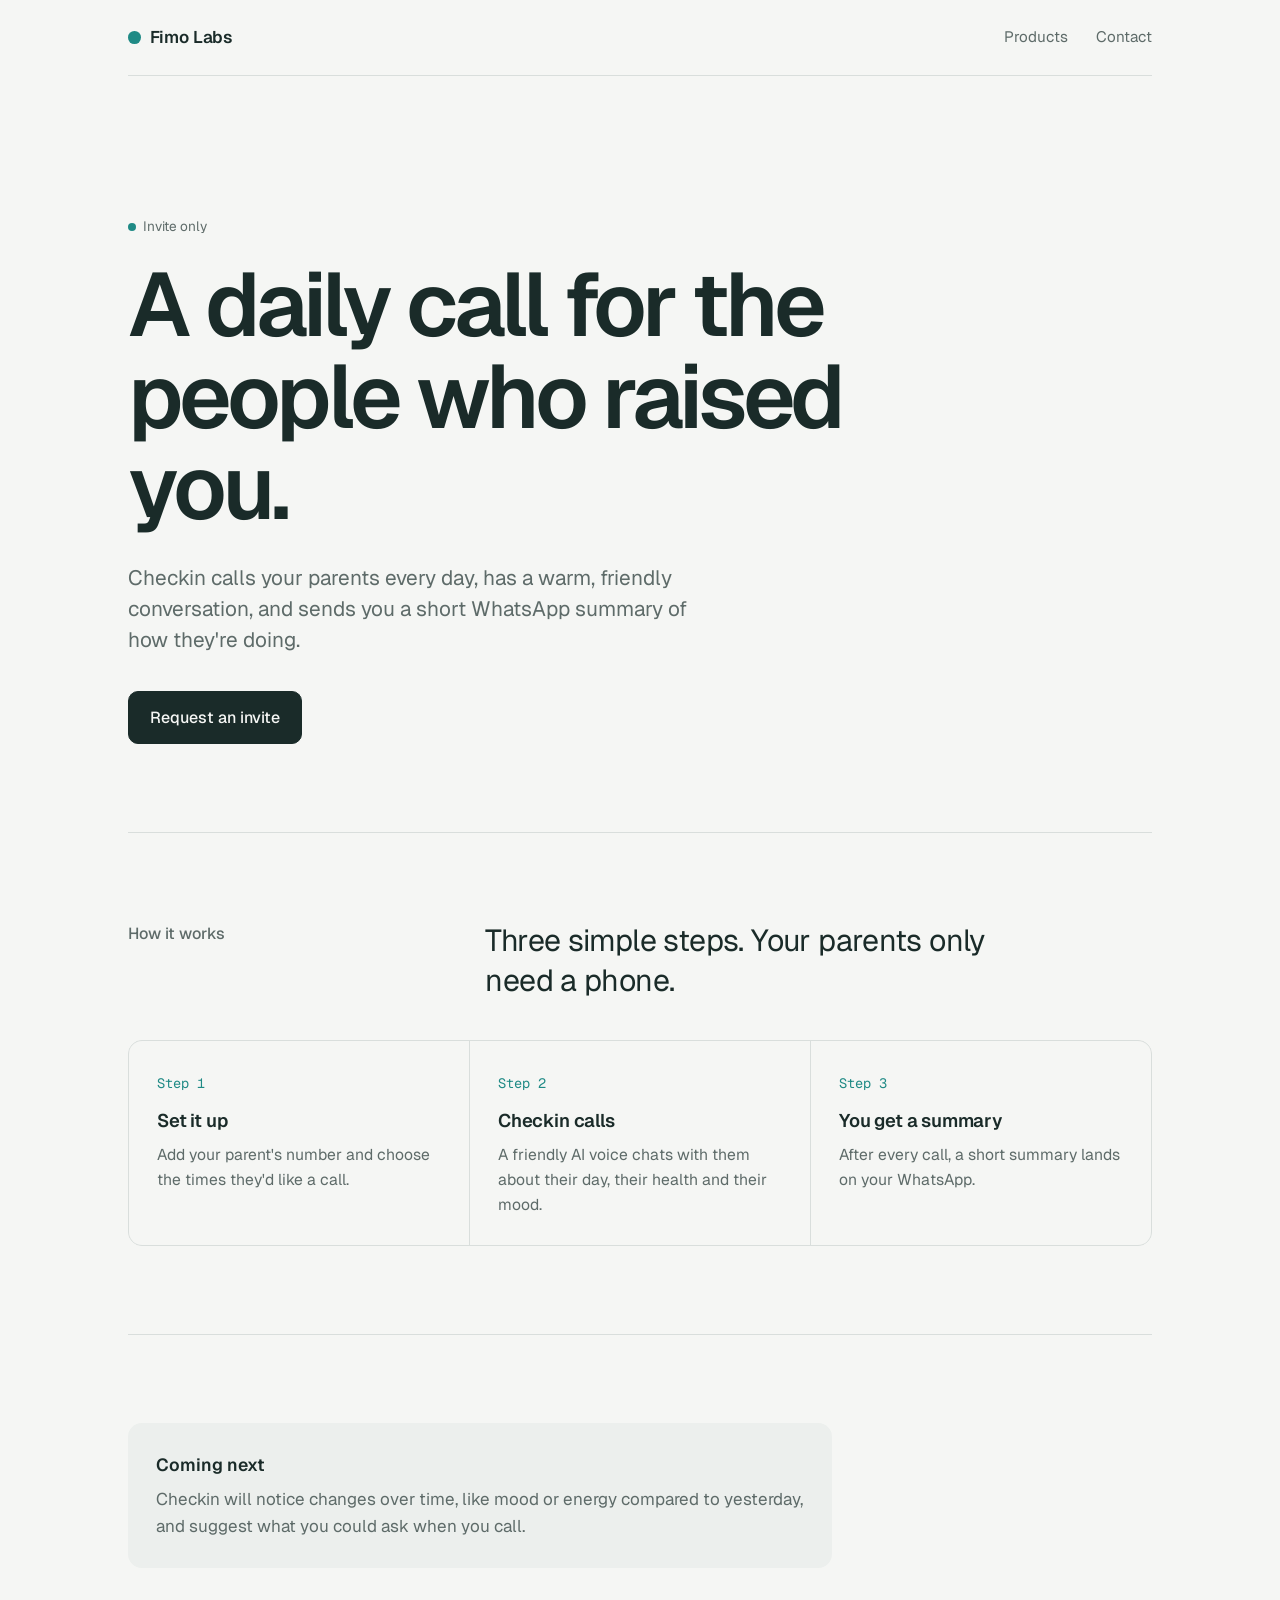
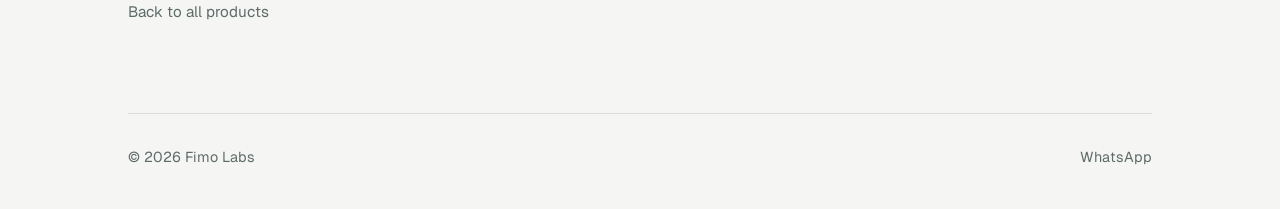
==== checkin.html @ 365f063b "Add files via upload" ====
<!DOCTYPE html>
<html lang="en">
<head>
<meta charset="UTF-8">
<meta name="viewport" content="width=device-width, initial-scale=1, viewport-fit=cover">
<title>Checkin by Fimo Labs</title>
<meta name="description" content="Daily AI voice calls for your parents, with a WhatsApp summary sent to you.">
<meta property="og:title" content="Checkin by Fimo Labs">
<meta property="og:description" content="Daily AI voice calls for your parents, with a WhatsApp summary sent to you.">
<link rel="icon" href="data:image/svg+xml,<svg xmlns='http://www.w3.org/2000/svg' viewBox='0 0 100 100'><circle cx='50' cy='50' r='44' fill='%231F8A85'/></svg>">
<link rel="preconnect" href="https://fonts.googleapis.com">
<link rel="preconnect" href="https://fonts.gstatic.com" crossorigin>
<link href="https://fonts.googleapis.com/css2?family=Geist:wght@400;500;600&family=Geist+Mono:wght@400&display=swap" rel="stylesheet">
<link rel="stylesheet" href="styles.css">
</head>
<body>
<div class="wrap">
  <header class="top">
    <a class="brand" href="./"><i aria-hidden="true"></i>Fimo Labs</a>
    <nav>
      <a href="#products">Products</a>
      <a href="#contact">Contact</a>
    </nav>
  </header>
  <main>
    <section class="hero">
      <span class="tag invite">Invite only</span>
      <h1 style="margin-top:1.25rem">A daily call for the people who raised you.</h1>
      <p>Checkin calls your parents every day, has a warm, friendly conversation, and sends you a short WhatsApp summary of how they're doing.</p>
      <div class="actions">
        <a class="btn solid" href="https://wa.me/91XXXXXXXXXX">Request an invite</a>
      </div>
    </section>

    <section class="sec" aria-labelledby="s-title">
      <div class="sec-head">
        <h2 id="s-title">How it works</h2>
        <p>Three simple steps. Your parents only need a phone.</p>
      </div>
      <ol class="steps">
        <li><span class="n mono">Step 1</span><h3>Set it up</h3><p>Add your parent's number and choose the times they'd like a call.</p></li>
        <li><span class="n mono">Step 2</span><h3>Checkin calls</h3><p>A friendly AI voice chats with them about their day, their health and their mood.</p></li>
        <li><span class="n mono">Step 3</span><h3>You get a summary</h3><p>After every call, a short summary lands on your WhatsApp.</p></li>
      </ol>
    </section>

    <section class="sec">
      <div class="note"><h3>Coming next</h3><p>Checkin will notice changes over time, like mood or energy compared to yesterday, and suggest what you could ask when you call.</p></div>
      <a class="back" href="./">Back to all products</a>
    </section>
  </main>
  <footer class="foot">
    <span>&copy; 2026 Fimo Labs</span>
    <a href="https://wa.me/91XXXXXXXXXX">WhatsApp</a>
  </footer>
</div>
</body>
</html>
---- styles.css ----
:root{
  --paper:#F5F6F4; --ink:#1A2B29; --muted:#5E6B69; --line:#D9DEDC; --soft:#ECEFED;
  --teal:#1F8A85; --live:#2BB673;
  box-sizing:border-box;
  padding-top:env(safe-area-inset-top,0px); padding-bottom:env(safe-area-inset-bottom,0px);
}
@media (prefers-color-scheme:dark){
  :root:not([data-theme="light"]){
    --paper:#101A19; --ink:#E8EEEC; --muted:#93A3A0; --line:#243533; --soft:#16231F;
    --teal:#4FC2BB; --live:#4ADE80;
  }
}
:root[data-theme="dark"]{--paper:#101A19;--ink:#E8EEEC;--muted:#93A3A0;--line:#243533;--soft:#16231F;--teal:#4FC2BB;--live:#4ADE80}
*,*::before,*::after{box-sizing:inherit;margin:0;padding:0}
html{scroll-padding-top:env(safe-area-inset-top,0px);scroll-behavior:smooth}
body{background:var(--paper);color:var(--ink);font-family:"Geist","Helvetica Neue",Arial,sans-serif;font-size:1.0625rem;line-height:1.6;-webkit-font-smoothing:antialiased}
a{color:inherit}
a:focus-visible,button:focus-visible{outline:2px solid var(--teal);outline-offset:3px;border-radius:6px}
.mono{font-family:"Geist Mono",ui-monospace,Menlo,monospace}
.wrap{max-width:70rem;margin:0 auto;padding:0 clamp(1.25rem,5vw,3rem)}

/* header */
.top{display:flex;justify-content:space-between;align-items:center;padding:1.5rem 0;border-bottom:1px solid var(--line)}
.brand{display:flex;align-items:center;gap:.55rem;font-weight:600;text-decoration:none;letter-spacing:-.01em}
.brand i{width:.8rem;height:.8rem;border-radius:50%;background:var(--teal);display:block}
.top nav{display:flex;gap:1.75rem}
.top nav a{text-decoration:none;color:var(--muted);font-size:.95rem}
.top nav a:hover{color:var(--ink)}

/* hero */
.hero{padding:clamp(4rem,12vw,8.5rem) 0 clamp(3rem,8vw,5.5rem)}
.hero h1{font-size:clamp(2.6rem,7.4vw,5.6rem);font-weight:600;line-height:1.02;letter-spacing:-.045em;max-width:14ch}
.hero p{margin-top:1.75rem;max-width:36rem;font-size:clamp(1.1rem,2vw,1.3rem);line-height:1.5;color:var(--muted)}
.hero .actions{margin-top:2.25rem;display:flex;gap:.75rem;flex-wrap:wrap}

.btn{display:inline-flex;align-items:center;gap:.5rem;padding:.8rem 1.3rem;border-radius:10px;font-weight:500;text-decoration:none;font-size:1rem;border:1px solid var(--ink);transition:background .15s,color .15s}
.btn.solid{background:var(--ink);color:var(--paper)}
.btn.solid:hover{background:var(--teal);border-color:var(--teal)}
.btn.ghost:hover{background:var(--soft)}

/* sections */
.sec{padding:clamp(3rem,8vw,5.5rem) 0;border-top:1px solid var(--line)}
.sec-head{display:grid;grid-template-columns:1fr 2fr;gap:1.5rem;margin-bottom:2.5rem}
.sec-head h2{font-size:1rem;font-weight:500;color:var(--muted)}
.sec-head p{font-size:clamp(1.35rem,2.6vw,1.9rem);line-height:1.3;letter-spacing:-.02em;max-width:34rem}

/* product directory */
.dir{list-style:none;border-top:1px solid var(--line)}
.dir a{display:grid;grid-template-columns:1.1fr 2fr auto;gap:1.5rem;align-items:center;padding:1.6rem .25rem;border-bottom:1px solid var(--line);text-decoration:none;transition:background .15s}
.dir a:hover{background:var(--soft)}
.dir .name{font-size:clamp(1.5rem,3vw,2rem);font-weight:600;letter-spacing:-.03em;line-height:1.1}
.dir .url{display:block;font-size:.8rem;color:var(--muted);margin-top:.35rem;font-weight:400;letter-spacing:0}
.dir .desc{color:var(--muted);max-width:32rem}
.tag{display:inline-flex;align-items:center;gap:.45rem;font-size:.85rem;white-space:nowrap;color:var(--muted)}
.tag::before{content:"";width:.5rem;height:.5rem;border-radius:50%;background:var(--line)}
.tag.live::before{background:var(--live)}
.tag.invite::before{background:var(--teal)}

/* principles */
.grid3{display:grid;grid-template-columns:repeat(3,1fr);gap:2.5rem}
.grid3 h3{font-size:1.15rem;font-weight:600;letter-spacing:-.01em;margin-bottom:.5rem}
.grid3 p{color:var(--muted)}

/* steps (real sequences only) */
.steps{list-style:none;display:grid;grid-template-columns:repeat(3,1fr);gap:1px;background:var(--line);border:1px solid var(--line);border-radius:14px;overflow:hidden}
.steps li{background:var(--paper);padding:1.75rem}
.steps .n{font-size:.85rem;color:var(--teal)}
.steps h3{font-size:1.15rem;font-weight:600;margin:.6rem 0 .4rem;letter-spacing:-.01em}
.steps p{color:var(--muted);font-size:.98rem}

.note{background:var(--soft);border-radius:14px;padding:1.75rem;max-width:44rem}
.note h3{font-size:1.1rem;font-weight:600;margin-bottom:.4rem}
.note p{color:var(--muted)}

/* contact */
.cta{display:flex;justify-content:space-between;align-items:flex-end;gap:2rem;flex-wrap:wrap}
.cta h2{font-size:clamp(2rem,5vw,3.4rem);font-weight:600;letter-spacing:-.04em;line-height:1.05;max-width:16ch}

.foot{display:flex;justify-content:space-between;gap:1rem;flex-wrap:wrap;padding:2rem 0 2.5rem;border-top:1px solid var(--line);color:var(--muted);font-size:.9rem}
.foot a{text-decoration:none}
.foot a:hover{color:var(--ink)}
.back{display:inline-block;margin-top:2rem;color:var(--muted);text-decoration:none;font-size:.95rem}
.back:hover{color:var(--ink)}

@media (max-width:760px){
  .sec-head{grid-template-columns:1fr;gap:.5rem}
  .dir a{grid-template-columns:1fr;gap:.5rem}
  .grid3,.steps{grid-template-columns:1fr}
  .grid3{gap:1.75rem}
  .top nav{gap:1.1rem}
}
@media (prefers-reduced-motion:no-preference){
  .hero h1,.hero p,.hero .actions{animation:rise .8s cubic-bezier(.2,.7,.2,1) both}
  .hero p{animation-delay:.1s}.hero .actions{animation-delay:.2s}
  @keyframes rise{from{opacity:0;transform:translateY(14px)}to{opacity:1;transform:none}}
}
@media (prefers-reduced-motion:reduce){html{scroll-behavior:auto}}
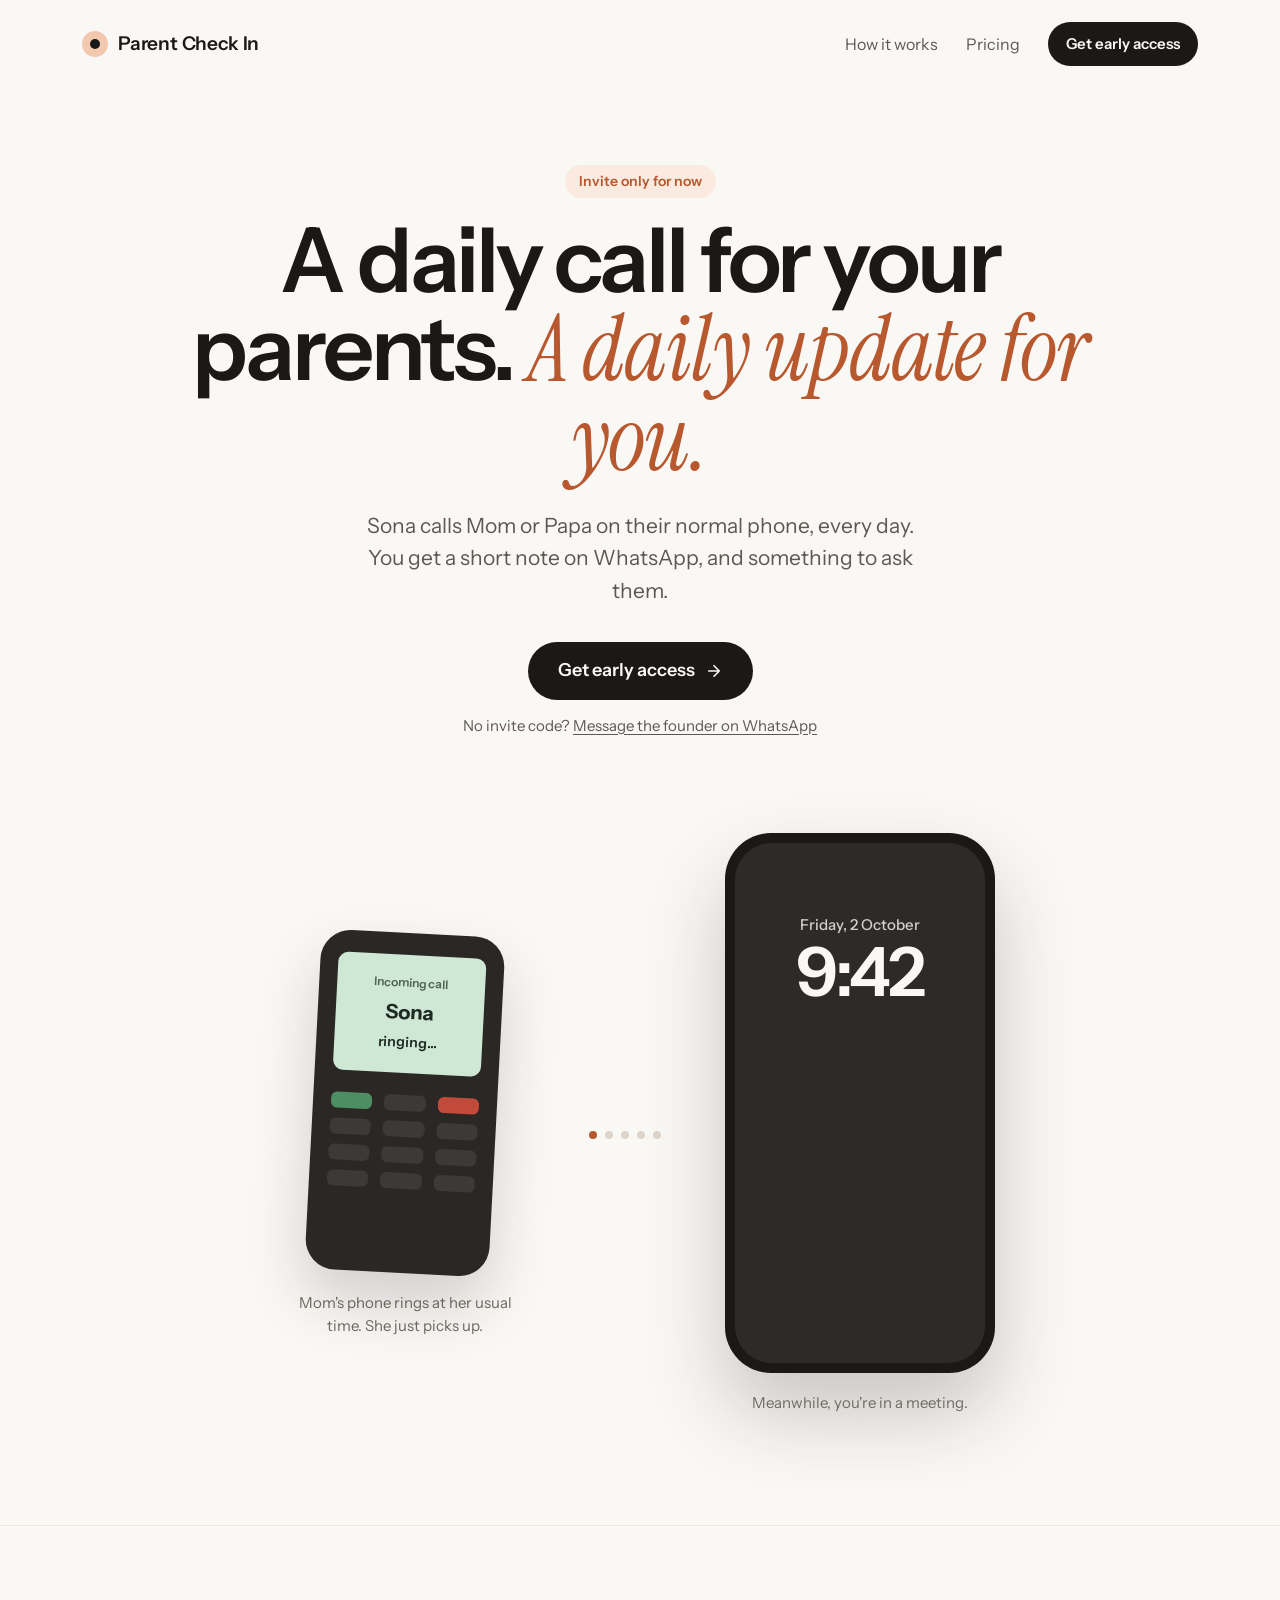
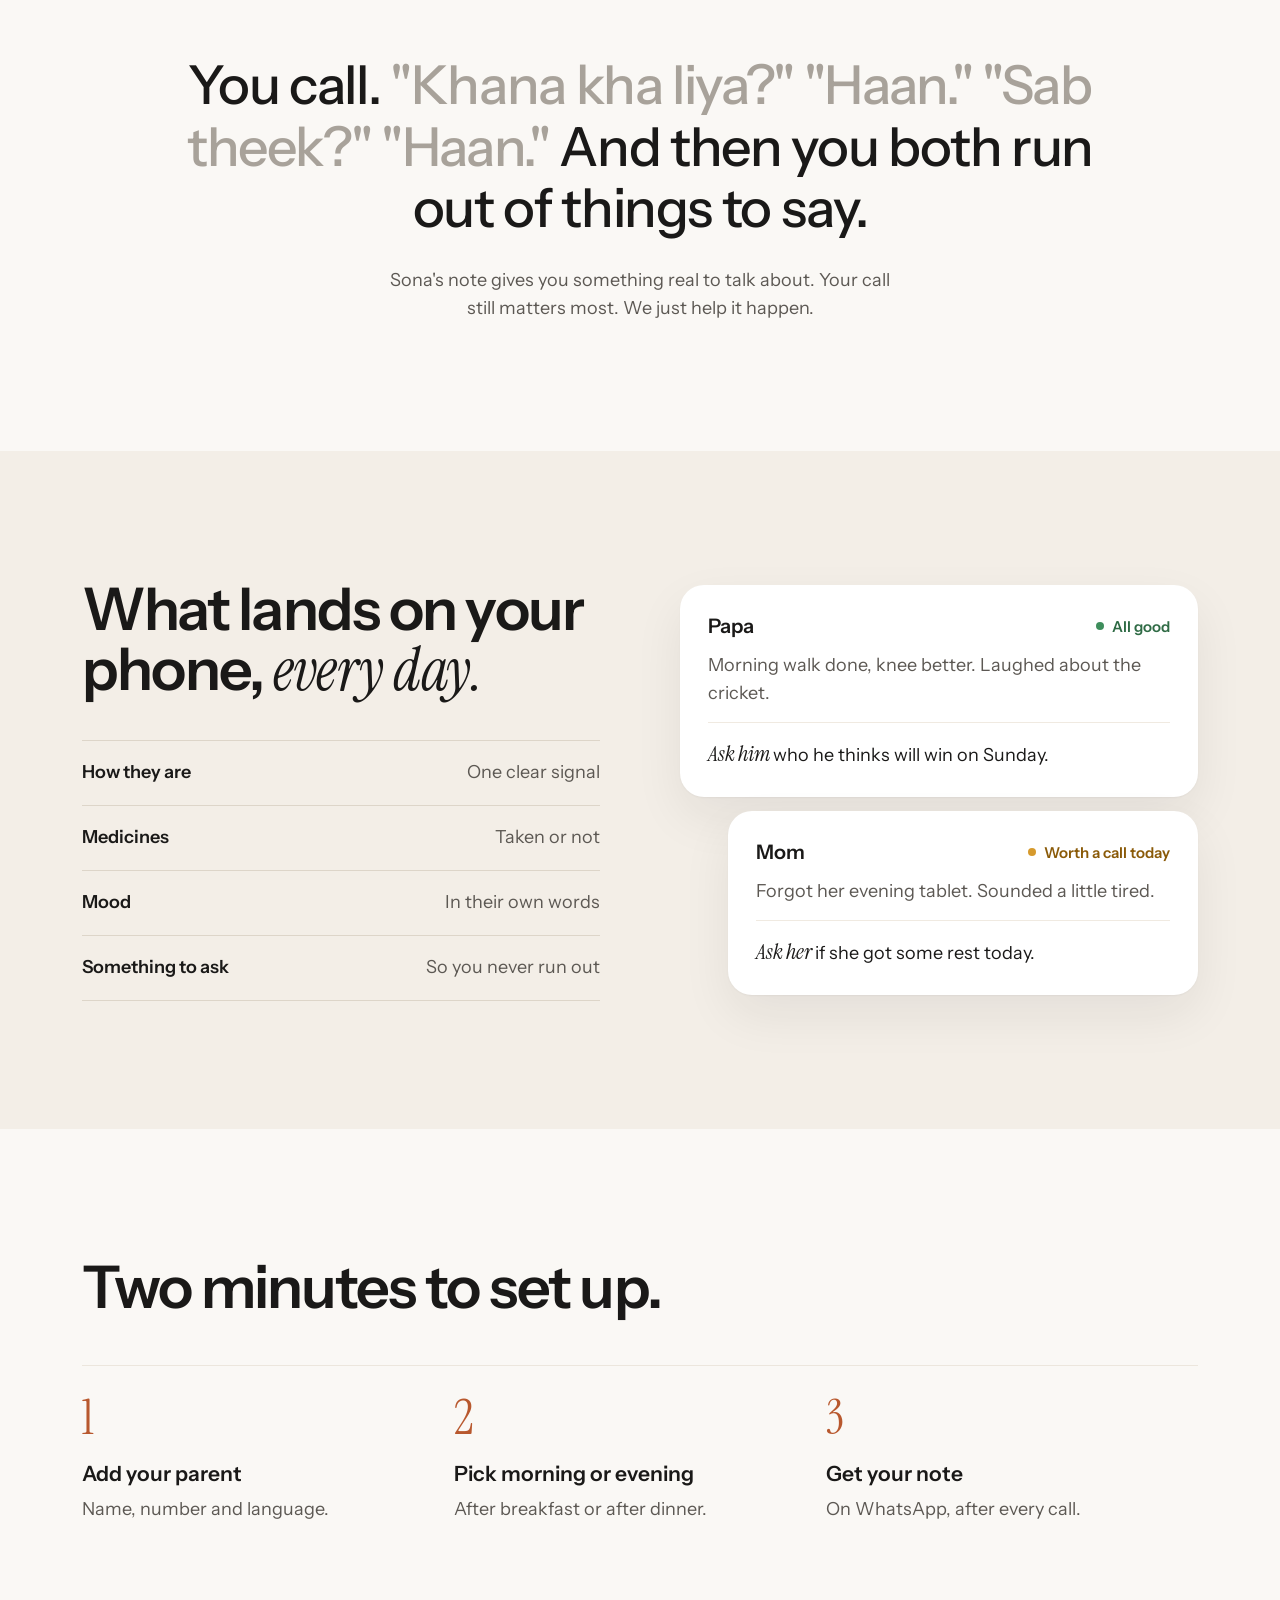
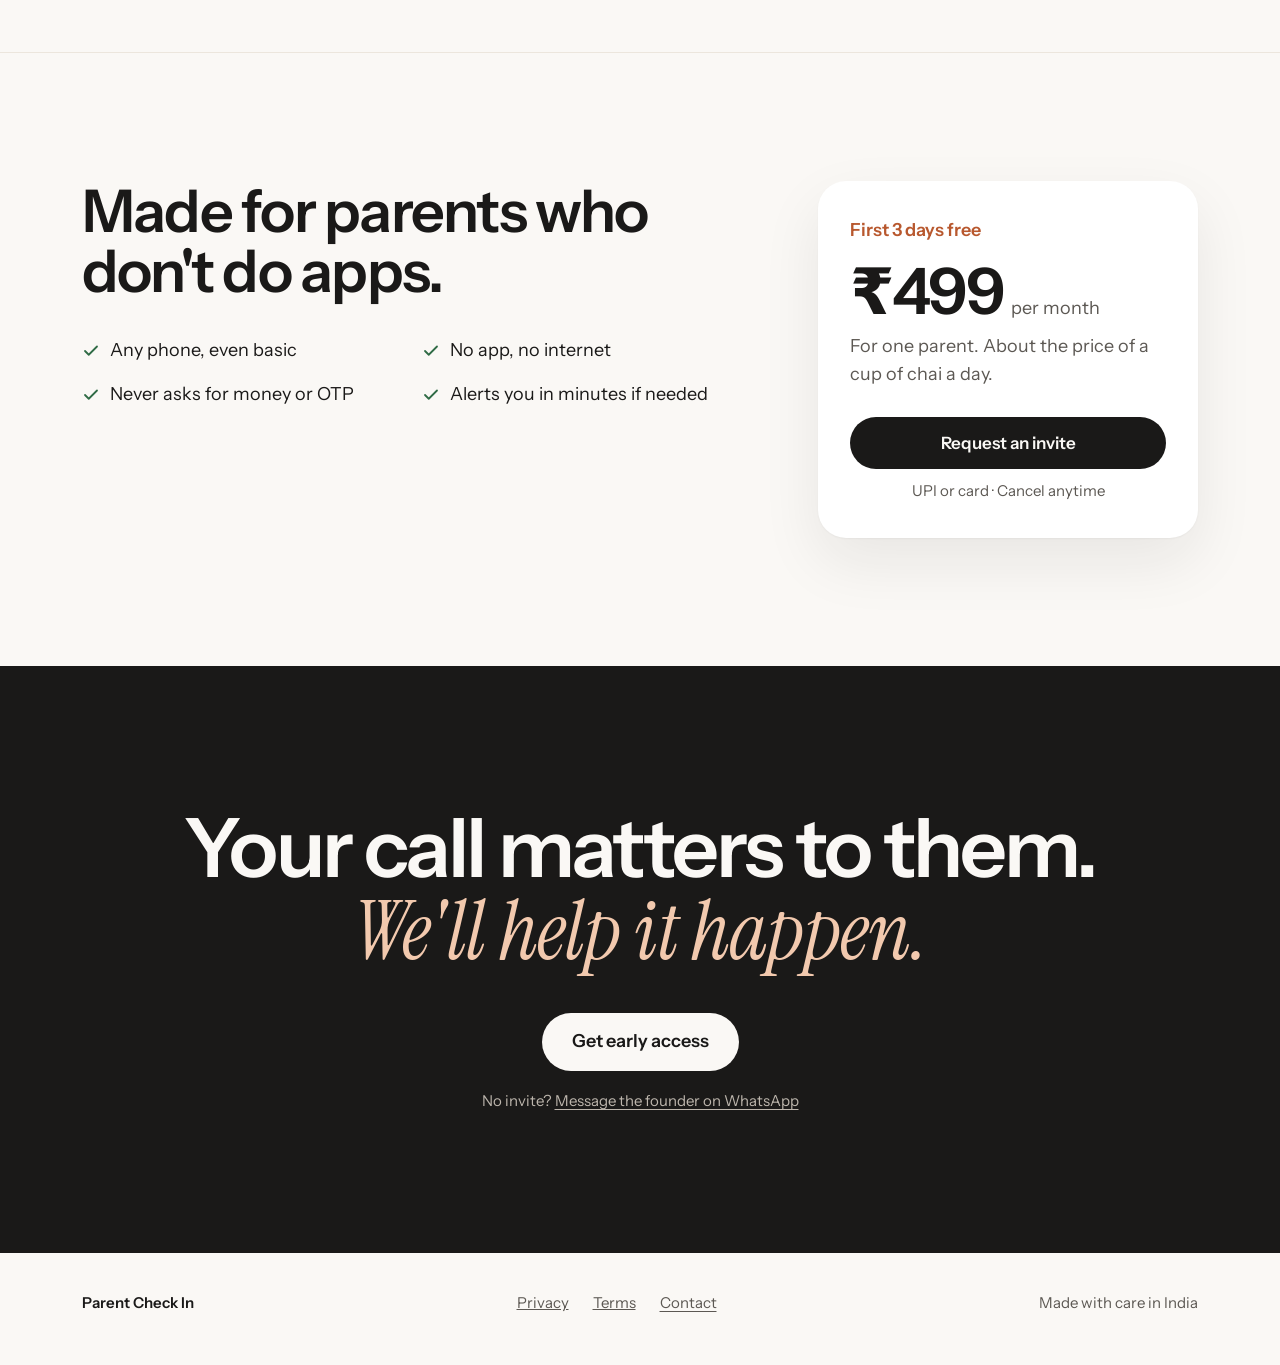
==== commit b76b760f: "Add files via upload" ====
--- a/checkin.html
+++ b/checkin.html
@@ -1,58 +1,227 @@
-<!DOCTYPE html>
+<!doctype html>
 <html lang="en">
 <head>
-<meta charset="UTF-8">
-<meta name="viewport" content="width=device-width, initial-scale=1, viewport-fit=cover">
-<title>Checkin by Fimo Labs</title>
-<meta name="description" content="Daily AI voice calls for your parents, with a WhatsApp summary sent to you.">
-<meta property="og:title" content="Checkin by Fimo Labs">
-<meta property="og:description" content="Daily AI voice calls for your parents, with a WhatsApp summary sent to you.">
-<link rel="icon" href="data:image/svg+xml,<svg xmlns='http://www.w3.org/2000/svg' viewBox='0 0 100 100'><circle cx='50' cy='50' r='44' fill='%231F8A85'/></svg>">
-<link rel="preconnect" href="https://fonts.googleapis.com">
-<link rel="preconnect" href="https://fonts.gstatic.com" crossorigin>
-<link href="https://fonts.googleapis.com/css2?family=Geist:wght@400;500;600&family=Geist+Mono:wght@400&display=swap" rel="stylesheet">
-<link rel="stylesheet" href="styles.css">
+  <meta charset="utf-8">
+  <meta name="viewport" content="width=device-width, initial-scale=1">
+  <title>Parent Check In · A daily call for your parents</title>
+  <meta name="description" content="Sona calls your Mom or Papa on their normal phone every day. You get a short note on WhatsApp, and something to ask them. Invite only.">
+  <meta property="og:title" content="Parent Check In">
+  <meta property="og:description" content="A daily call for your parents. A daily update for you.">
+  <link rel="preconnect" href="https://fonts.googleapis.com">
+  <link rel="preconnect" href="https://fonts.gstatic.com" crossorigin>
+  <link href="https://fonts.googleapis.com/css2?family=Instrument+Sans:wght@400;500;600;700&family=Instrument+Serif:ital@0;1&display=swap" rel="stylesheet">
+  <link rel="stylesheet" href="checkin.css">
 </head>
 <body>
-<div class="wrap">
-  <header class="top">
-    <a class="brand" href="./"><i aria-hidden="true"></i>Fimo Labs</a>
-    <nav>
-      <a href="#products">Products</a>
-      <a href="#contact">Contact</a>
-    </nav>
-  </header>
-  <main>
-    <section class="hero">
-      <span class="tag invite">Invite only</span>
-      <h1 style="margin-top:1.25rem">A daily call for the people who raised you.</h1>
-      <p>Checkin calls your parents every day, has a warm, friendly conversation, and sends you a short WhatsApp summary of how they're doing.</p>
-      <div class="actions">
-        <a class="btn solid" href="https://wa.me/91XXXXXXXXXX">Request an invite</a>
-      </div>
-    </section>
-
-    <section class="sec" aria-labelledby="s-title">
-      <div class="sec-head">
-        <h2 id="s-title">How it works</h2>
-        <p>Three simple steps. Your parents only need a phone.</p>
-      </div>
-      <ol class="steps">
-        <li><span class="n mono">Step 1</span><h3>Set it up</h3><p>Add your parent's number and choose the times they'd like a call.</p></li>
-        <li><span class="n mono">Step 2</span><h3>Checkin calls</h3><p>A friendly AI voice chats with them about their day, their health and their mood.</p></li>
-        <li><span class="n mono">Step 3</span><h3>You get a summary</h3><p>After every call, a short summary lands on your WhatsApp.</p></li>
-      </ol>
-    </section>
-
-    <section class="sec">
-      <div class="note"><h3>Coming next</h3><p>Checkin will notice changes over time, like mood or energy compared to yesterday, and suggest what you could ask when you call.</p></div>
-      <a class="back" href="./">Back to all products</a>
-    </section>
-  </main>
-  <footer class="foot">
-    <span>&copy; 2026 Fimo Labs</span>
-    <a href="https://wa.me/91XXXXXXXXXX">WhatsApp</a>
-  </footer>
-</div>
+
+<header class="wrap nav">
+  <a class="brand" href="#top"><span class="brand-mark" aria-hidden="true"><span></span></span>Parent Check In</a>
+  <nav aria-label="Main">
+    <a class="nav-link" href="#how">How it works</a>
+    <a class="nav-link" href="#pricing">Pricing</a>
+    <button class="btn btn-small" type="button" data-open-access>Get early access</button>
+  </nav>
+</header>
+
+<main id="top">
+  <section class="wrap hero">
+    <p class="pill">Invite only for now</p>
+    <h1>A daily call for your parents. <em>A daily update for you.</em></h1>
+    <p class="lead">Sona calls Mom or Papa on their normal phone, every day. You get a short note on WhatsApp, and something to ask them.</p>
+    <div class="hero-cta">
+      <button class="btn btn-big" type="button" data-open-access>Get early access
+        <svg width="18" height="18" viewBox="0 0 24 24" fill="none" stroke="currentColor" stroke-width="2.2" stroke-linecap="round" stroke-linejoin="round" aria-hidden="true"><path d="M5 12h14M12 5l7 7-7 7"/></svg>
+      </button>
+      <span class="muted small">No invite code? <a class="founder-link" href="#" target="_blank" rel="noopener">Message the founder on WhatsApp</a></span>
+    </div>
+
+    <div class="demo" aria-label="Demo: Sona calls Mom, then your update arrives on WhatsApp">
+      <figure class="demo-side">
+        <div class="keypad" id="keypad" aria-hidden="true">
+          <div class="keypad-screen" id="kpScreen">
+            <span class="kp-top" id="kpTop">Incoming call</span>
+            <span class="kp-name">Sona</span>
+            <span class="kp-bottom" id="kpBottom">ringing...</span>
+          </div>
+          <div class="keys">
+            <span class="key key-green"></span><span class="key"></span><span class="key key-red"></span>
+            <span class="key"></span><span class="key"></span><span class="key"></span>
+            <span class="key"></span><span class="key"></span><span class="key"></span>
+            <span class="key"></span><span class="key"></span><span class="key"></span>
+          </div>
+        </div>
+        <figcaption class="demo-cap" id="leftCap">Mom's phone rings at her usual time. She just picks up.</figcaption>
+      </figure>
+
+      <div class="dots" aria-hidden="true"><span class="dot"></span><span class="dot"></span><span class="dot"></span><span class="dot"></span><span class="dot"></span></div>
+
+      <figure class="demo-side">
+        <div class="phone" aria-hidden="true">
+          <div class="phone-screen">
+            <div class="lock" id="lock">
+              <span class="lock-date">Friday, 2 October</span>
+              <span class="lock-time">9:42</span>
+            </div>
+            <div class="notif" id="notif">
+              <span class="app-icon"><span></span></span>
+              <span class="notif-body">
+                <span class="notif-head"><b>Sona · WhatsApp</b>now</span>
+                <span>Mom's update is here. All good. One thing to ask her today.</span>
+              </span>
+            </div>
+            <div class="chat" id="chat">
+              <div class="chat-head"><span class="app-icon round"><span></span></span>Sona · Parent Check In</div>
+              <div class="chat-body">
+                <div class="bubble">
+                  <p class="b-meta">Mom's morning call · 6 min</p>
+                  <p class="b-status"><span class="sdot"></span>All good</p>
+                  <p class="b-text">Had poha and chai. BP tablet taken. Happy and chatty.</p>
+                  <p class="b-ask"><b>Ask her:</b> How are the wedding sweets coming along?</p>
+                  <p class="b-time">9:42 AM</p>
+                </div>
+              </div>
+            </div>
+          </div>
+        </div>
+        <figcaption class="demo-cap" id="rightCap">Meanwhile, you're in a meeting.</figcaption>
+      </figure>
+    </div>
+  </section>
+
+  <section class="band-line">
+    <div class="wrap narrow center statement">
+      <p class="big-quote">You call. <span class="faded">"Khana kha liya?" "Haan." "Sab theek?" "Haan."</span> And then you both run out of things to say.</p>
+      <p class="muted sub">Sona's note gives you something real to talk about. Your call still matters most. We just help it happen.</p>
+    </div>
+  </section>
+
+  <section class="band-sand">
+    <div class="wrap split">
+      <div class="col">
+        <h2>What lands on your phone, <em>every day.</em></h2>
+        <dl class="spec">
+          <div><dt>How they are</dt><dd>One clear signal</dd></div>
+          <div><dt>Medicines</dt><dd>Taken or not</dd></div>
+          <div><dt>Mood</dt><dd>In their own words</dd></div>
+          <div><dt>Something to ask</dt><dd>So you never run out</dd></div>
+        </dl>
+      </div>
+      <div class="col notes">
+        <article class="note">
+          <div class="note-head"><span class="note-name">Papa</span><span class="status good"><span class="sdot"></span>All good</span></div>
+          <p class="muted">Morning walk done, knee better. Laughed about the cricket.</p>
+          <p class="note-ask"><em>Ask him</em> who he thinks will win on Sunday.</p>
+        </article>
+        <article class="note offset">
+          <div class="note-head"><span class="note-name">Mom</span><span class="status amber"><span class="sdot"></span>Worth a call today</span></div>
+          <p class="muted">Forgot her evening tablet. Sounded a little tired.</p>
+          <p class="note-ask"><em>Ask her</em> if she got some rest today.</p>
+        </article>
+      </div>
+    </div>
+  </section>
+
+  <section id="how" class="wrap section">
+    <h2>Two minutes to set up.</h2>
+    <ol class="steps">
+      <li><span class="num">1</span><p class="step-title">Add your parent</p><p class="muted">Name, number and language.</p></li>
+      <li><span class="num">2</span><p class="step-title">Pick morning or evening</p><p class="muted">After breakfast or after dinner.</p></li>
+      <li><span class="num">3</span><p class="step-title">Get your note</p><p class="muted">On WhatsApp, after every call.</p></li>
+    </ol>
+  </section>
+
+  <section id="pricing" class="band-line">
+    <div class="wrap split top">
+      <div class="col">
+        <h2>Made for parents who don't do apps.</h2>
+        <ul class="checks">
+          <li>Any phone, even basic</li>
+          <li>No app, no internet</li>
+          <li>Never asks for money or OTP</li>
+          <li>Alerts you in minutes if needed</li>
+        </ul>
+      </div>
+      <div class="price-card">
+        <p class="accent strong">First 3 days free</p>
+        <p class="price"><span>₹499</span><span class="muted">per month</span></p>
+        <p class="muted">For one parent. About the price of a cup of chai a day.</p>
+        <button class="btn btn-block" type="button" data-open-access>Request an invite</button>
+        <p class="muted small center">UPI or card · Cancel anytime</p>
+      </div>
+    </div>
+  </section>
+
+  <section class="band-dark">
+    <div class="wrap narrow center">
+      <h2 class="final">Your call matters to them. <em>We'll help it happen.</em></h2>
+      <button class="btn btn-light btn-big" type="button" data-open-access>Get early access</button>
+      <p class="small dark-muted">No invite? <a class="founder-link light" href="#" target="_blank" rel="noopener">Message the founder on WhatsApp</a></p>
+    </div>
+  </section>
+</main>
+
+<footer class="wrap footer">
+  <span class="strong">Parent Check In</span>
+  <nav aria-label="Footer">
+    <a href="#">Privacy</a>
+    <a href="#">Terms</a>
+    <a class="founder-link" href="#" target="_blank" rel="noopener">Contact</a>
+  </nav>
+  <span class="muted">Made with care in India</span>
+</footer>
+
+<dialog id="access" aria-labelledby="accessTitle">
+  <button class="close" type="button" aria-label="Close" data-close-access>
+    <svg width="20" height="20" viewBox="0 0 24 24" fill="none" stroke="currentColor" stroke-width="2" stroke-linecap="round" aria-hidden="true"><path d="M18 6 6 18M6 6l12 12"/></svg>
+  </button>
+
+  <div class="step" data-step="code">
+    <p class="pill">Invite only</p>
+    <h3 id="accessTitle">Have an invite code?</h3>
+    <p class="muted">We're starting with a small group of families so every first call goes well.</p>
+    <form id="codeForm" novalidate>
+      <label for="code">Invite code</label>
+      <input id="code" name="code" type="text" autocomplete="off" autocapitalize="characters" placeholder="e.g. FAMILY2026" required>
+      <p class="error" id="codeError" role="alert" hidden>That code didn't work. Message the founder and we'll sort it out.</p>
+      <button class="btn btn-block" type="submit">Continue</button>
+    </form>
+    <div class="divider"><span>No code?</span></div>
+    <a class="btn btn-outline btn-block founder-link" href="#" target="_blank" rel="noopener">
+      <svg width="18" height="18" viewBox="0 0 24 24" fill="none" stroke="currentColor" stroke-width="1.9" stroke-linecap="round" stroke-linejoin="round" aria-hidden="true"><path d="M21 15a2 2 0 0 1-2 2H7l-4 4V5a2 2 0 0 1 2-2h14a2 2 0 0 1 2 2z"/></svg>
+      Message the founder on WhatsApp</a>
+  </div>
+
+  <div class="step" data-step="form" hidden>
+    <p class="pill pill-green">Code accepted</p>
+    <h3>Tell us a little about you.</h3>
+    <form id="accessForm" name="early-access" method="POST">
+      <input type="hidden" name="invite-code" id="inviteCodeField">
+      <p hidden><label>Leave this empty <input name="_gotcha" tabindex="-1" autocomplete="off"></label></p>
+      <label for="fName">Your name</label>
+      <input id="fName" name="name" type="text" autocomplete="name" required>
+      <label for="fPhone">Your WhatsApp number</label>
+      <input id="fPhone" name="whatsapp" type="tel" inputmode="tel" autocomplete="tel" placeholder="+91" required>
+      <label for="fCity">Where does your parent live?</label>
+      <input id="fCity" name="parent-city" type="text" placeholder="City" required>
+      <label for="fLang">Language they speak</label>
+      <select id="fLang" name="parent-language">
+        <option>Hindi</option><option>English</option><option>Telugu</option><option>Tamil</option><option>Kannada</option><option>Marathi</option><option>Bengali</option><option>Other</option>
+      </select>
+      <p class="error" id="formError" role="alert" hidden>Couldn't send that. Please message the founder on WhatsApp instead.</p>
+      <button class="btn btn-block" type="submit">Request my first call</button>
+    </form>
+  </div>
+
+  <div class="step center" data-step="done" hidden>
+    <p class="done-mark" aria-hidden="true">
+      <svg width="28" height="28" viewBox="0 0 24 24" fill="none" stroke="currentColor" stroke-width="2.4" stroke-linecap="round" stroke-linejoin="round"><path d="M20 6 9 17l-5-5"/></svg>
+    </p>
+    <h3>You're on the list.</h3>
+    <p class="muted"><span class="founder-name">The founder</span> will message you on WhatsApp within a day to set up the first call.</p>
+    <button class="btn btn-block" type="button" data-close-access>Done</button>
+  </div>
+</dialog>
+
+<script src="checkin.js"></script>
 </body>
 </html>
--- a/checkin.css
+++ b/checkin.css
@@ -0,0 +1,215 @@
+:root {
+  --bg: #FAF8F5;
+  --sand: #F3EEE7;
+  --ink: #1A1918;
+  --text-2: #5C5853;
+  --text-3: #6F6A63;
+  --line: #ECE6DD;
+  --line-2: #DDD5C9;
+  --accent: #B8582E;
+  --peach: #F2C9AE;
+  --peach-soft: #FBEADF;
+  --good: #2F6B45;
+  --good-dot: #3E8E5C;
+  --amber: #8A5A08;
+  --amber-dot: #D69A2D;
+  --white: #FFFFFF;
+  --sans: 'Instrument Sans', system-ui, -apple-system, sans-serif;
+  --serif: 'Instrument Serif', Georgia, serif;
+}
+
+* { box-sizing: border-box; }
+html { scroll-behavior: smooth; }
+body {
+  margin: 0;
+  background: var(--bg);
+  color: var(--ink);
+  font-family: var(--sans);
+  font-size: 18px;
+  line-height: 1.55;
+  -webkit-font-smoothing: antialiased;
+  overflow-x: hidden;
+}
+a { color: inherit; }
+em { font-family: var(--serif); font-style: italic; font-weight: 400; letter-spacing: -0.01em; }
+h1, h2, h3 { margin: 0; font-weight: 600; letter-spacing: -0.03em; }
+p { margin: 0; }
+
+.wrap { max-width: 1180px; margin: 0 auto; padding-left: clamp(20px, 4vw, 32px); padding-right: clamp(20px, 4vw, 32px); }
+.narrow { max-width: 980px; }
+.center { text-align: center; }
+.muted { color: var(--text-2); }
+.small { font-size: 15px; }
+.strong { font-weight: 600; }
+.accent { color: var(--accent); }
+
+/* Buttons */
+.btn {
+  appearance: none; border: 0; cursor: pointer; text-decoration: none;
+  display: inline-flex; align-items: center; justify-content: center; gap: 10px;
+  background: var(--ink); color: var(--bg);
+  font: inherit; font-weight: 600; font-size: 17px;
+  min-height: 52px; padding: 0 24px; border-radius: 999px;
+  transition: transform 150ms ease, background 150ms ease;
+}
+.btn:hover { background: #33302D; }
+.btn:active { transform: scale(0.98); }
+.btn:focus-visible, .nav-link:focus-visible, input:focus-visible, select:focus-visible, a:focus-visible { outline: 3px solid var(--accent); outline-offset: 3px; }
+.btn-small { min-height: 44px; font-size: 15px; padding: 0 18px; }
+.btn-big { min-height: 58px; font-size: 18px; padding: 0 30px; }
+.btn-block { width: 100%; }
+.btn-light { background: var(--bg); color: var(--ink); }
+.btn-light:hover { background: #FFFFFF; }
+.btn-outline { background: transparent; color: var(--ink); border: 1.5px solid var(--ink); }
+.btn-outline:hover { background: var(--sand); }
+
+.pill { display: inline-block; font-size: 14px; font-weight: 600; color: var(--accent); background: var(--peach-soft); padding: 6px 14px; border-radius: 999px; }
+.pill-green { color: var(--good); background: #E3F0E7; }
+.step .pill { align-self: flex-start; }
+
+/* Nav */
+.nav { display: flex; flex-wrap: wrap; align-items: center; justify-content: space-between; gap: 12px 24px; padding-top: 22px; padding-bottom: 22px; }
+.nav nav { display: flex; flex-wrap: wrap; align-items: center; gap: 8px 28px; }
+.nav-link { color: var(--text-2); text-decoration: none; font-size: 16px; }
+.nav-link:hover { color: var(--ink); }
+.brand { display: flex; align-items: center; gap: 10px; text-decoration: none; font-weight: 600; font-size: 19px; letter-spacing: -0.01em; }
+.brand-mark, .app-icon { width: 26px; height: 26px; border-radius: 999px; background: var(--peach); display: inline-flex; align-items: center; justify-content: center; flex-shrink: 0; }
+.brand-mark span, .app-icon span { width: 10px; height: 10px; border-radius: 999px; background: var(--ink); }
+
+/* Hero */
+.hero { text-align: center; padding-top: clamp(32px, 6vw, 80px); padding-bottom: clamp(48px, 7vw, 88px); }
+.hero h1 { margin: 18px auto 0; font-size: clamp(42px, 7vw, 96px); line-height: 0.98; letter-spacing: -0.035em; max-width: 980px; }
+.hero h1 em { color: var(--accent); }
+.lead { margin: 26px auto 0; max-width: 560px; font-size: clamp(18px, 1.7vw, 21px); color: var(--text-2); }
+.hero-cta { margin-top: 34px; display: flex; flex-direction: column; align-items: center; gap: 14px; }
+.founder-link { text-underline-offset: 3px; }
+
+/* Demo */
+.demo { margin-top: clamp(56px, 8vw, 96px); display: flex; flex-wrap: wrap; justify-content: center; align-items: center; gap: 28px clamp(24px, 5vw, 72px); }
+.demo-side { margin: 0; display: flex; flex-direction: column; align-items: center; gap: 18px; }
+.demo-cap { font-size: 15px; color: var(--text-3); max-width: 240px; min-height: 46px; }
+
+.keypad { width: 184px; height: 340px; background: #2A2725; border-radius: 30px; padding: 22px 18px; box-shadow: 0 30px 60px rgba(26, 25, 24, 0.18); transition: transform 160ms ease-in-out; }
+.keypad-screen { height: 118px; border-radius: 10px; background: #CFE8D6; color: #1E2A22; display: flex; flex-direction: column; align-items: center; justify-content: center; gap: 4px; transition: background 400ms; }
+.kp-top { font-size: 12px; font-weight: 600; opacity: 0.7; }
+.kp-name { font-size: 20px; font-weight: 700; }
+.kp-bottom { font-size: 14px; font-weight: 600; font-variant-numeric: tabular-nums; }
+.keys { margin-top: 22px; display: grid; grid-template-columns: repeat(3, minmax(0, 1fr)); gap: 10px 12px; }
+.key { height: 16px; border-radius: 6px; background: #3D3936; }
+.key-green { background: #4E8E63; }
+.key-red { background: #C24A3A; }
+
+.dots { display: flex; gap: 8px; }
+.dot { width: 8px; height: 8px; border-radius: 999px; background: var(--line-2); transition: background 250ms; }
+.dot.on { background: var(--accent); }
+
+.phone { width: 270px; height: 540px; background: var(--ink); border-radius: 46px; padding: 10px; box-shadow: 0 40px 80px rgba(26, 25, 24, 0.22); }
+.phone-screen { position: relative; width: 100%; height: 100%; border-radius: 37px; overflow: hidden; background: #2E2A27; text-align: left; }
+.lock { position: absolute; inset: 0; display: flex; flex-direction: column; align-items: center; padding-top: 70px; color: var(--bg); transition: opacity 450ms; }
+.lock-date { font-size: 15px; font-weight: 500; opacity: 0.8; }
+.lock-time { font-size: 68px; font-weight: 600; letter-spacing: -0.04em; line-height: 1.05; }
+.notif { position: absolute; left: 10px; right: 10px; top: 210px; background: rgba(250, 248, 245, 0.94); color: var(--ink); border-radius: 20px; padding: 12px 14px; display: flex; gap: 10px; opacity: 0; transform: translateY(-24px); transition: transform 500ms cubic-bezier(0.2, 0.9, 0.3, 1.15), opacity 350ms; }
+.notif .app-icon { width: 34px; height: 34px; border-radius: 9px; }
+.notif-body { min-width: 0; font-size: 13px; line-height: 1.35; display: flex; flex-direction: column; gap: 2px; }
+.notif-head { display: flex; justify-content: space-between; font-size: 12px; color: var(--text-3); }
+.notif-head b { color: var(--ink); }
+.chat { position: absolute; inset: 0; background: var(--sand); display: flex; flex-direction: column; opacity: 0; transform: translateY(16px); transition: opacity 450ms, transform 450ms; }
+.chat-head { padding: 44px 16px 12px; background: var(--white); display: flex; align-items: center; gap: 10px; border-bottom: 1px solid #E8E1D7; font-size: 14px; font-weight: 600; }
+.chat-head .app-icon { width: 30px; height: 30px; }
+.chat-body { padding: 14px 12px; }
+.bubble { background: var(--white); border-radius: 6px 18px 18px 18px; padding: 12px 14px; box-shadow: 0 1px 1px rgba(0, 0, 0, 0.05); }
+.b-meta { font-size: 12px; color: var(--text-3); }
+.b-status { margin-top: 4px; font-size: 15px; font-weight: 700; color: var(--good); display: flex; align-items: center; gap: 6px; }
+.b-text { margin-top: 6px; font-size: 13px; line-height: 1.45; }
+.b-ask { margin-top: 10px; font-size: 13px; line-height: 1.4; background: var(--peach-soft); border-radius: 10px; padding: 8px 10px; }
+.b-time { margin-top: 6px; text-align: right; font-size: 11px; color: var(--text-3); }
+.sdot { width: 8px; height: 8px; border-radius: 999px; background: var(--good-dot); display: inline-block; }
+
+/* Sections */
+.band-line { border-top: 1px solid var(--line); }
+.band-sand { background: var(--sand); }
+.band-dark { background: var(--ink); color: var(--bg); }
+.section { padding-top: clamp(72px, 10vw, 128px); padding-bottom: clamp(72px, 10vw, 128px); }
+.statement { padding-top: clamp(72px, 10vw, 140px); padding-bottom: clamp(72px, 10vw, 140px); }
+.big-quote { font-weight: 500; font-size: clamp(28px, 4.2vw, 56px); line-height: 1.15; letter-spacing: -0.025em; }
+.faded { color: #A8A29A; }
+.sub { margin: 28px auto 0; max-width: 520px; }
+h2 { font-size: clamp(34px, 4.6vw, 60px); line-height: 1.02; }
+
+.split { display: flex; flex-wrap: wrap; gap: 48px 80px; align-items: center; padding-top: clamp(72px, 10vw, 128px); padding-bottom: clamp(72px, 10vw, 128px); }
+.split.top { align-items: flex-start; }
+.col { flex: 1 1 400px; min-width: 0; }
+
+.spec { margin: 40px 0 0; }
+.spec div { display: flex; justify-content: space-between; gap: 24px; padding: 18px 0; border-top: 1px solid var(--line-2); }
+.spec div:last-child { border-bottom: 1px solid var(--line-2); }
+.spec dt { font-weight: 600; }
+.spec dd { margin: 0; color: var(--text-2); text-align: right; }
+
+.notes { display: flex; flex-direction: column; gap: 14px; }
+.note { background: var(--white); border-radius: 24px; padding: 26px 28px; box-shadow: 0 1px 2px rgba(26, 25, 24, 0.04), 0 20px 50px rgba(26, 25, 24, 0.07); }
+.note.offset { margin-left: clamp(0px, 4vw, 48px); }
+.note-head { display: flex; justify-content: space-between; align-items: center; gap: 12px; flex-wrap: wrap; }
+.note-name { font-weight: 600; font-size: 20px; }
+.note p.muted { margin-top: 10px; }
+.note-ask { margin-top: 14px; padding-top: 14px; border-top: 1px solid #F0EAE1; }
+.note-ask em { font-size: 22px; }
+.status { display: inline-flex; align-items: center; gap: 8px; font-size: 15px; font-weight: 600; }
+.status.good { color: var(--good); }
+.status.amber { color: var(--amber); }
+.status.amber .sdot { background: var(--amber-dot); }
+
+.steps { list-style: none; margin: 48px 0 0; padding: 0; display: flex; flex-wrap: wrap; border-top: 1px solid var(--line); }
+.steps li { flex: 1 1 260px; min-width: 0; padding: 28px 28px 0 0; }
+.num { display: block; font-family: var(--serif); font-size: 48px; line-height: 1; color: var(--accent); }
+.step-title { margin-top: 16px; font-weight: 600; font-size: 21px; }
+.steps .muted { margin-top: 6px; }
+
+.checks { list-style: none; margin: 36px 0 0; padding: 0; display: grid; grid-template-columns: repeat(2, minmax(0, 1fr)); gap: 16px 24px; }
+.checks li { display: flex; gap: 10px; align-items: center; }
+.checks li::before { content: ""; width: 18px; height: 18px; flex-shrink: 0; background: no-repeat center / contain url("data:image/svg+xml,%3Csvg xmlns='http://www.w3.org/2000/svg' viewBox='0 0 24 24' fill='none' stroke='%232F6B45' stroke-width='2.4' stroke-linecap='round' stroke-linejoin='round'%3E%3Cpath d='M20 6 9 17l-5-5'/%3E%3C/svg%3E"); }
+
+.price-card { flex: 0 1 380px; min-width: 0; background: var(--white); border-radius: 28px; padding: 36px 32px; box-shadow: 0 1px 2px rgba(26, 25, 24, 0.04), 0 24px 60px rgba(26, 25, 24, 0.08); display: flex; flex-direction: column; gap: 10px; }
+.price { display: flex; align-items: baseline; gap: 8px; margin-top: 4px; }
+.price span:first-child { font-weight: 600; font-size: 64px; line-height: 1; letter-spacing: -0.04em; }
+.price-card .btn { margin-top: 18px; }
+
+.band-dark .wrap { padding-top: clamp(80px, 11vw, 150px); padding-bottom: clamp(80px, 11vw, 150px); }
+.final { font-size: clamp(38px, 6.4vw, 88px); line-height: 1; letter-spacing: -0.035em; }
+.final em { color: var(--peach); }
+.band-dark .btn { margin-top: 40px; }
+.dark-muted { margin-top: 18px; color: #BDB6AD; }
+
+.footer { display: flex; flex-wrap: wrap; justify-content: space-between; align-items: center; gap: 12px 24px; padding-top: 28px; padding-bottom: 40px; font-size: 15px; }
+.footer nav { display: flex; gap: 24px; }
+.footer nav a { color: var(--text-2); min-height: 44px; display: inline-flex; align-items: center; }
+
+/* Dialog */
+dialog { border: 0; padding: 0; border-radius: 28px; width: min(440px, calc(100vw - 32px)); max-height: calc(100vh - 32px); background: var(--bg); color: var(--ink); box-shadow: 0 40px 100px rgba(26, 25, 24, 0.3); }
+dialog::backdrop { background: rgba(26, 25, 24, 0.45); backdrop-filter: blur(2px); }
+.step { padding: 36px 28px 28px; display: flex; flex-direction: column; gap: 12px; }
+.step h3 { font-size: 30px; line-height: 1.1; margin-top: 6px; }
+.step form { display: flex; flex-direction: column; gap: 8px; margin-top: 8px; }
+.step label { font-weight: 600; font-size: 15px; margin-top: 6px; }
+.step input, .step select { height: 52px; border: 1.5px solid var(--line-2); border-radius: 14px; background: var(--white); padding: 0 16px; font: inherit; font-size: 17px; color: var(--ink); }
+.step .btn { margin-top: 10px; }
+.close { position: absolute; top: 14px; right: 14px; width: 44px; height: 44px; border: 0; border-radius: 999px; background: transparent; color: var(--text-2); cursor: pointer; display: flex; align-items: center; justify-content: center; }
+.close:hover { background: var(--sand); }
+.error { color: #A3262C; font-size: 15px; }
+.divider { display: flex; align-items: center; gap: 12px; color: var(--text-3); font-size: 14px; margin: 8px 0 2px; }
+.divider::before, .divider::after { content: ""; flex: 1; height: 1px; background: var(--line-2); }
+.done-mark { width: 60px; height: 60px; margin: 0 auto; border-radius: 999px; background: #E3F0E7; color: var(--good); display: flex; align-items: center; justify-content: center; }
+.step.center { align-items: stretch; }
+[hidden] { display: none !important; }
+
+@media (max-width: 520px) {
+  .checks { grid-template-columns: 1fr; }
+  .spec div { flex-direction: column; gap: 2px; }
+  .spec dd { text-align: left; }
+  .dots { transform: rotate(90deg); }
+}
+
+@media (prefers-reduced-motion: reduce) {
+  html { scroll-behavior: auto; }
+  *, *::before, *::after { transition: none !important; }
+}
